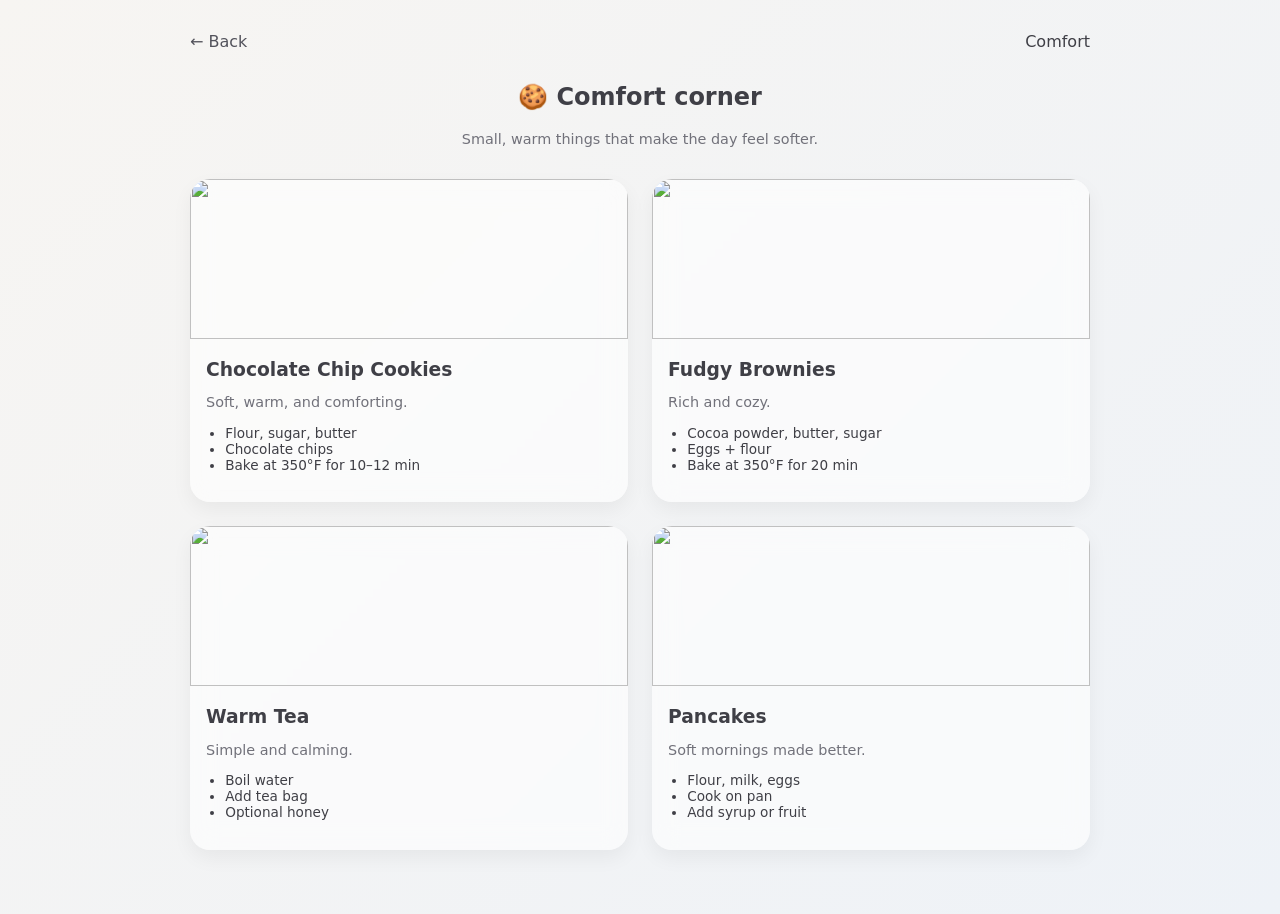
==== comfort.html @ f2c7fe56 "testing" ====
<!DOCTYPE html>
<html lang="en">
<head>
  <meta charset="UTF-8" />
  <title>Comfort | SoftSpace</title>
  <meta name="viewport" content="width=device-width, initial-scale=1" />

  <style>
    body {
      font-family: system-ui, -apple-system, sans-serif;
      background: linear-gradient(135deg, #f7f5f2, #eef2f7);
      color: #3f3f46;
      margin: 0;
    }

    .container {
      max-width: 900px;
      margin: 0 auto;
      padding: 2rem 1.5rem 4rem;
    }

    nav {
      display: flex;
      justify-content: space-between;
      margin-bottom: 2rem;
    }

    nav a {
      text-decoration: none;
      color: #52525b;
    }

    .hero {
      text-align: center;
      margin-bottom: 2rem;
    }

    .grid {
      display: grid;
      gap: 1.5rem;
    }

    @media (min-width: 768px) {
      .grid {
        grid-template-columns: repeat(2, 1fr);
      }
    }

    .card {
      background: rgba(255,255,255,0.6);
      backdrop-filter: blur(12px);
      border-radius: 20px;
      overflow: hidden;
      box-shadow: 0 8px 20px rgba(0,0,0,0.05);
      transition: 0.25s;
    }

    .card:hover {
      transform: translateY(-6px);
    }

    img {
      width: 100%;
      height: 160px;
      object-fit: cover;
    }

    .card-content {
      padding: 1rem;
    }

    h3 {
      margin: 0 0 0.5rem;
    }

    p {
      font-size: 0.9rem;
      color: #71717a;
    }

    ul {
      padding-left: 1.2rem;
      font-size: 0.85rem;
    }
  </style>
</head>

<body>
  <main class="container">

    <nav>
      <a href="index.html">← Back</a>
      <span>Comfort</span>
    </nav>

    <section class="hero">
      <h1>🍪 Comfort corner</h1>
      <p>Small, warm things that make the day feel softer.</p>
    </section>

    <div class="grid">

      <!-- COOKIES -->
      <div class="card">
        <img src="https://images.unsplash.com/photo-1600891964599-f61ba0e24092" />
        <div class="card-content">
          <h3>Chocolate Chip Cookies</h3>
          <p>Soft, warm, and comforting.</p>
          <ul>
            <li>Flour, sugar, butter</li>
            <li>Chocolate chips</li>
            <li>Bake at 350°F for 10–12 min</li>
          </ul>
        </div>
      </div>

      <!-- BROWNIES -->
      <div class="card">
        <img src="https://images.unsplash.com/photo-1606313564200-e75d5e30476c" />
        <div class="card-content">
          <h3>Fudgy Brownies</h3>
          <p>Rich and cozy.</p>
          <ul>
            <li>Cocoa powder, butter, sugar</li>
            <li>Eggs + flour</li>
            <li>Bake at 350°F for 20 min</li>
          </ul>
        </div>
      </div>

      <!-- TEA -->
      <div class="card">
        <img src="https://images.unsplash.com/photo-1509042239860-f550ce710b93" />
        <div class="card-content">
          <h3>Warm Tea</h3>
          <p>Simple and calming.</p>
          <ul>
            <li>Boil water</li>
            <li>Add tea bag</li>
            <li>Optional honey</li>
          </ul>
        </div>
      </div>

      <!-- PANCAKES -->
      <div class="card">
        <img src="https://images.unsplash.com/photo-1587735243615-c03f25aaff15" />
        <div class="card-content">
          <h3>Pancakes</h3>
          <p>Soft mornings made better.</p>
          <ul>
            <li>Flour, milk, eggs</li>
            <li>Cook on pan</li>
            <li>Add syrup or fruit</li>
          </ul>
        </div>
      </div>

    </div>

  </main>
</body>
</html>
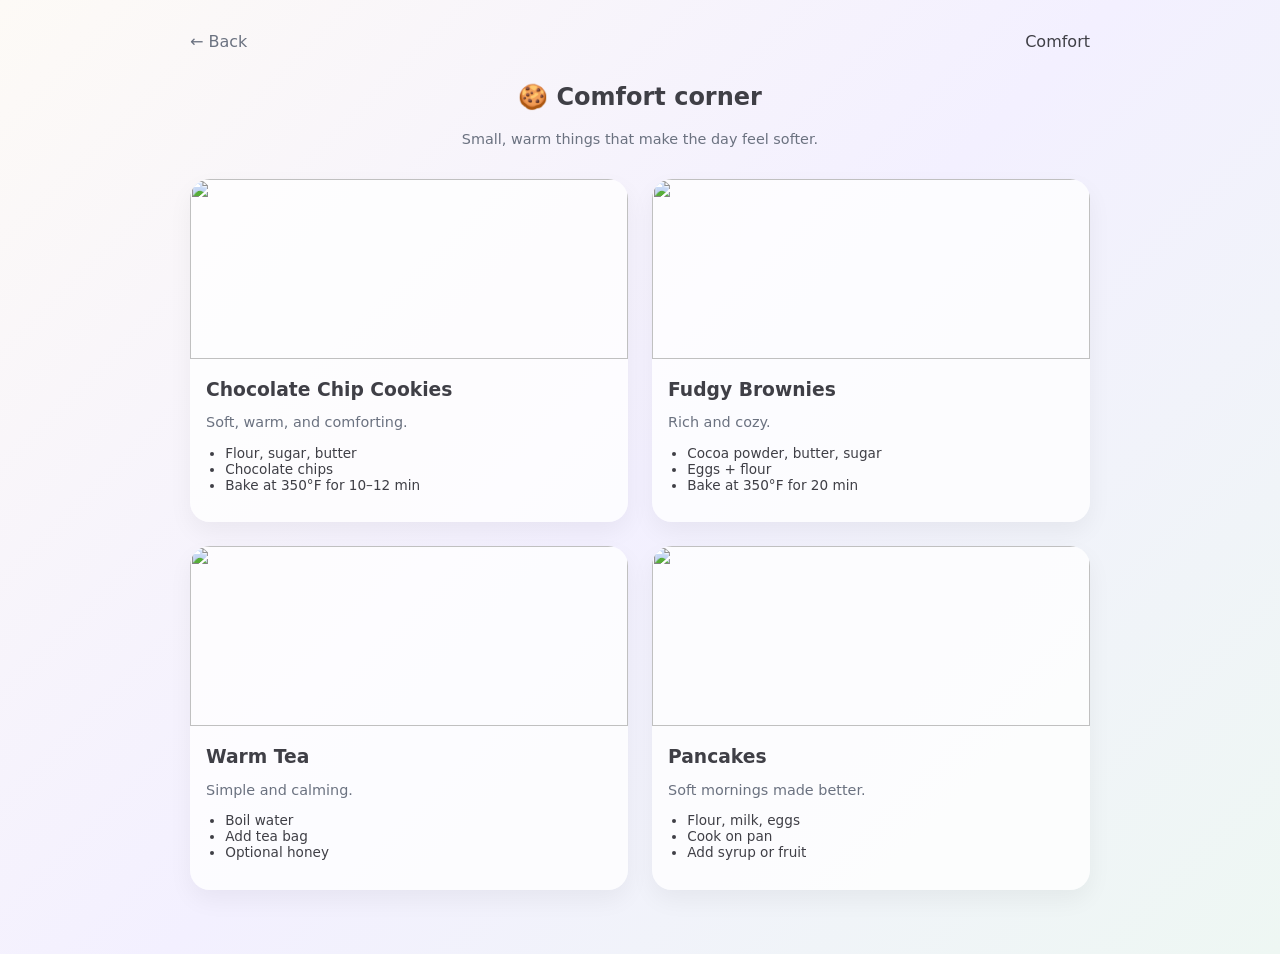
==== commit ab664404: "added comfort, meditation, music, and reflect" ====
--- a/comfort.html
+++ b/comfort.html
@@ -8,7 +8,7 @@
   <style>
     body {
       font-family: system-ui, -apple-system, sans-serif;
-      background: linear-gradient(135deg, #f7f5f2, #eef2f7);
+      background: linear-gradient(135deg, #fdfaf6, #f3f0ff, #eef7f3);
       color: #3f3f46;
       margin: 0;
     }
@@ -27,7 +27,7 @@
 
     nav a {
       text-decoration: none;
-      color: #52525b;
+      color: #6b7280;
     }
 
     .hero {
@@ -47,11 +47,10 @@
     }
 
     .card {
-      background: rgba(255,255,255,0.6);
-      backdrop-filter: blur(12px);
+      background: rgba(255,255,255,0.8);
       border-radius: 20px;
       overflow: hidden;
-      box-shadow: 0 8px 20px rgba(0,0,0,0.05);
+      box-shadow: 0 10px 25px rgba(0,0,0,0.05);
       transition: 0.25s;
     }
 
@@ -61,7 +60,7 @@
 
     img {
       width: 100%;
-      height: 160px;
+      height: 180px;
       object-fit: cover;
     }
 
@@ -74,8 +73,8 @@
     }
 
     p {
+      color: #6b7280;
       font-size: 0.9rem;
-      color: #71717a;
     }
 
     ul {
@@ -100,7 +99,7 @@
 
     <div class="grid">
 
-      <!-- COOKIES -->
+      <!-- COOKIES (UNCHANGED ✅) -->
       <div class="card">
         <img src="https://images.unsplash.com/photo-1600891964599-f61ba0e24092" />
         <div class="card-content">
@@ -142,9 +141,9 @@
         </div>
       </div>
 
-      <!-- PANCAKES -->
+      <!-- PANCAKES (FIXED ✅ REAL PANCAKES NOW) -->
       <div class="card">
-        <img src="https://images.unsplash.com/photo-1587735243615-c03f25aaff15" />
+        <img src="https://images.unsplash.com/photo-1528207776546-365bb710ee93" />
         <div class="card-content">
           <h3>Pancakes</h3>
           <p>Soft mornings made better.</p>
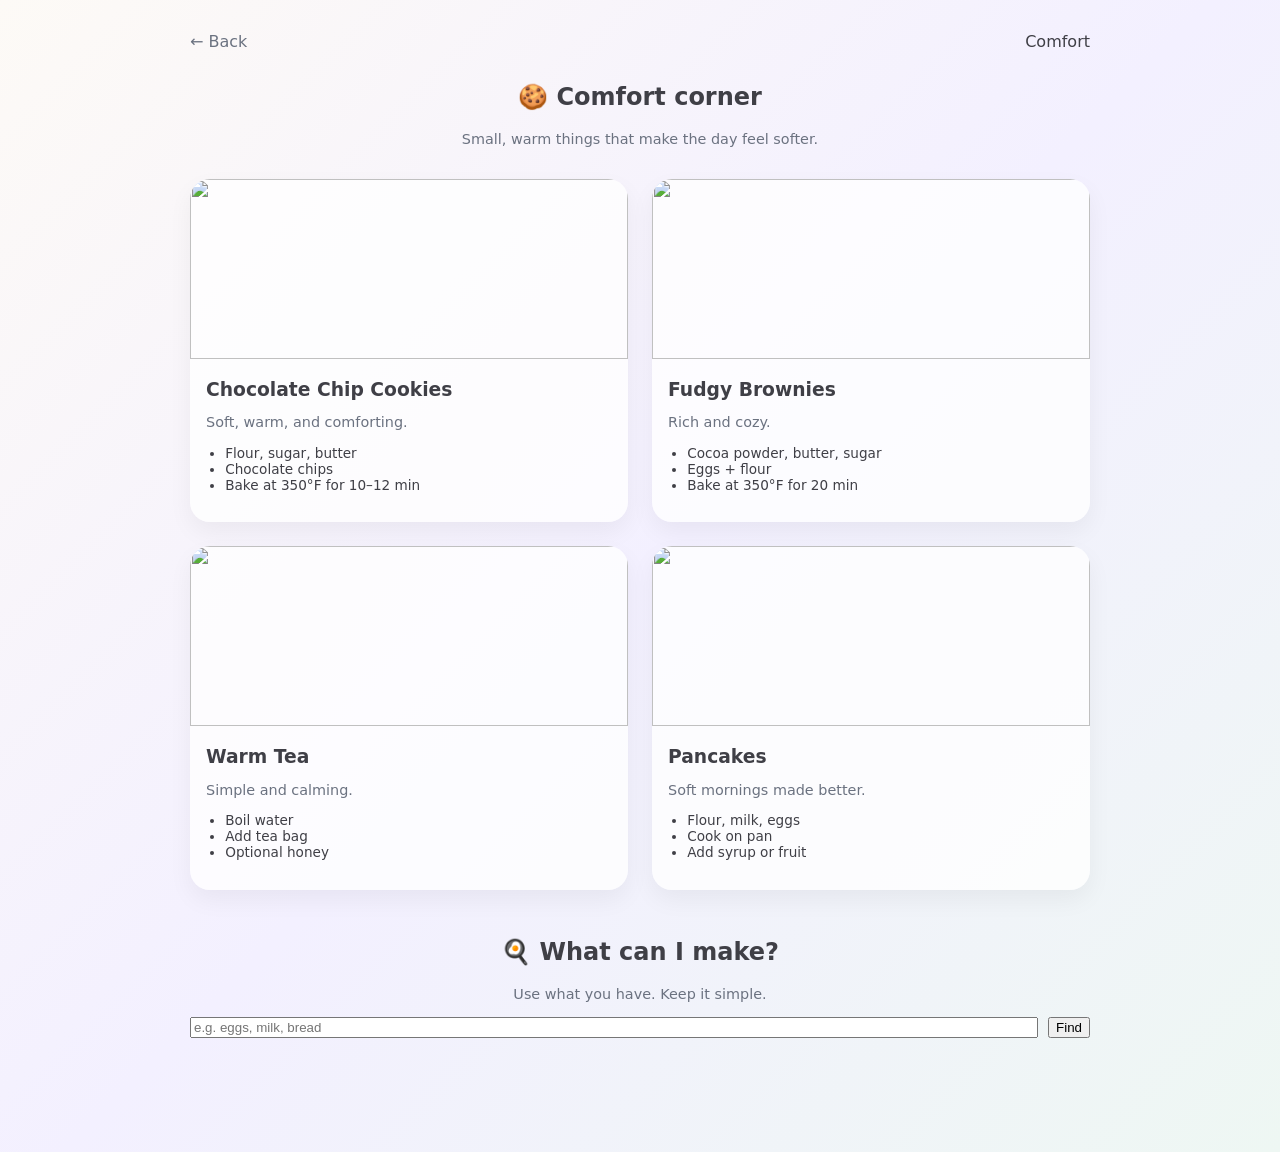
==== commit eebed821: "added recipes w/ ingrediants" ====
--- a/comfort.html
+++ b/comfort.html
@@ -4,6 +4,9 @@
   <meta charset="UTF-8" />
   <title>Comfort | SoftSpace</title>
   <meta name="viewport" content="width=device-width, initial-scale=1" />
+
+  <!-- ✅ ADD THIS -->
+  <link rel="stylesheet" href="styles.css" />
 
   <style>
     body {
@@ -81,6 +84,12 @@
       padding-left: 1.2rem;
       font-size: 0.85rem;
     }
+
+    /* ✨ NEW: Recipe Section spacing */
+    .recipe-section {
+      margin-top: 3rem;
+      text-align: center;
+    }
   </style>
 </head>
 
@@ -99,9 +108,8 @@
 
     <div class="grid">
 
-      <!-- COOKIES (UNCHANGED ✅) -->
       <div class="card">
-        <img src="https://images.unsplash.com/photo-1600891964599-f61ba0e24092" />
+        <img src="https://images.unsplash.com/photo-1679943366650-3cbab5ce5ff4" />
         <div class="card-content">
           <h3>Chocolate Chip Cookies</h3>
           <p>Soft, warm, and comforting.</p>
@@ -113,7 +121,6 @@
         </div>
       </div>
 
-      <!-- BROWNIES -->
       <div class="card">
         <img src="https://images.unsplash.com/photo-1606313564200-e75d5e30476c" />
         <div class="card-content">
@@ -127,7 +134,6 @@
         </div>
       </div>
 
-      <!-- TEA -->
       <div class="card">
         <img src="https://images.unsplash.com/photo-1509042239860-f550ce710b93" />
         <div class="card-content">
@@ -141,7 +147,6 @@
         </div>
       </div>
 
-      <!-- PANCAKES (FIXED ✅ REAL PANCAKES NOW) -->
       <div class="card">
         <img src="https://images.unsplash.com/photo-1528207776546-365bb710ee93" />
         <div class="card-content">
@@ -157,6 +162,27 @@
 
     </div>
 
+    <!-- ✅ NEW: RECIPE FINDER -->
+    <section class="recipe-section">
+      <h2>🍳 What can I make?</h2>
+      <p>Use what you have. Keep it simple.</p>
+
+      <div class="recipe-input">
+        <input 
+          type="text" 
+          id="ingredientsInput" 
+          placeholder="e.g. eggs, milk, bread"
+        />
+        <button onclick="findRecipes()">Find</button>
+      </div>
+
+      <div id="results" class="recipes-section"></div>
+    </section>
+
   </main>
+
+  <!-- ✅ ADD THIS -->
+  <script src="recipes.js"></script>
+
 </body>
 </html>
--- a/styles.css
+++ b/styles.css
@@ -0,0 +1,32 @@
+/* Recipes Section */
+.recipes-section {
+    margin-top: 50px;
+  }
+  
+  /* Input Row */
+  .recipe-input {
+    display: flex;
+    gap: 10px;
+    margin: 15px 0;
+  }
+  
+  .recipe-input input {
+    flex: 1;
+  }
+  
+  /* Recipe Cards */
+  .recipe-card {
+    background: #f3ede7;
+    padding: 15px;
+    border-radius: 12px;
+    margin-top: 10px;
+  }
+  
+  .recipe-card h3 {
+    margin-bottom: 5px;
+  }
+  
+  .recipe-card p {
+    font-size: 13px;
+    color: #666;
+  }
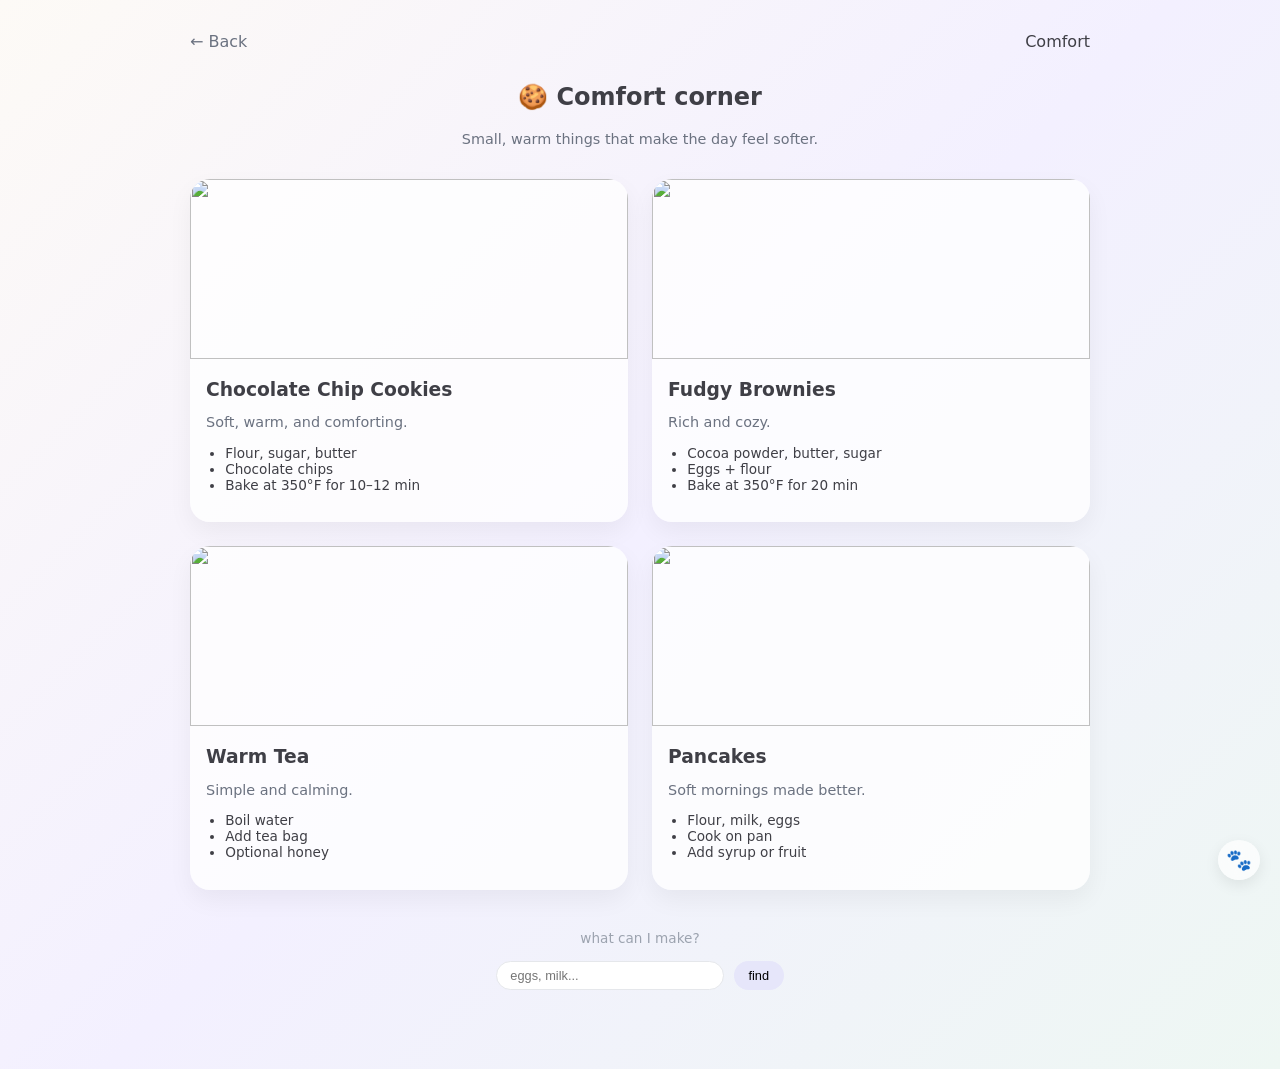
==== commit 5057c631: "addings pets" ====
--- a/comfort.html
+++ b/comfort.html
@@ -5,7 +5,6 @@
   <title>Comfort | SoftSpace</title>
   <meta name="viewport" content="width=device-width, initial-scale=1" />
 
-  <!-- ✅ ADD THIS -->
   <link rel="stylesheet" href="styles.css" />
 
   <style>
@@ -85,10 +84,35 @@
       font-size: 0.85rem;
     }
 
-    /* ✨ NEW: Recipe Section spacing */
+    /* subtle recipe section */
     .recipe-section {
-      margin-top: 3rem;
+      margin-top: 2.5rem;
       text-align: center;
+    }
+
+    /* 🐾 floating pet */
+    #petButton {
+      position: fixed;
+      bottom: 20px;
+      right: 20px;
+      font-size: 1.3rem;
+      background: rgba(255,255,255,0.7);
+      backdrop-filter: blur(10px);
+      border-radius: 50%;
+      padding: 0.5rem;
+      cursor: pointer;
+      box-shadow: 0 5px 15px rgba(0,0,0,0.08);
+      transition: 0.2s;
+    }
+
+    #petButton:hover {
+      transform: scale(1.1);
+    }
+
+    #petPopup {
+      position: fixed;
+      bottom: 65px;
+      right: 20px;
     }
   </style>
 </head>
@@ -135,7 +159,7 @@
       </div>
 
       <div class="card">
-        <img src="https://images.unsplash.com/photo-1509042239860-f550ce710b93" />
+        <img src="https://images.unsplash.com/photo-1571934811356-5cc061b6821f" />
         <div class="card-content">
           <h3>Warm Tea</h3>
           <p>Simple and calming.</p>
@@ -148,7 +172,7 @@
       </div>
 
       <div class="card">
-        <img src="https://images.unsplash.com/photo-1528207776546-365bb710ee93" />
+        <img src="https://plus.unsplash.com/premium_photo-1663854478296-dd00b6257021" />
         <div class="card-content">
           <h3>Pancakes</h3>
           <p>Soft mornings made better.</p>
@@ -162,27 +186,92 @@
 
     </div>
 
-    <!-- ✅ NEW: RECIPE FINDER -->
+    <!-- subtle recipe finder -->
     <section class="recipe-section">
-      <h2>🍳 What can I make?</h2>
-      <p>Use what you have. Keep it simple.</p>
-
-      <div class="recipe-input">
+      <p style="font-size:0.85rem; color:#9ca3af; margin-bottom:0.5rem;">
+        what can I make?
+      </p>
+
+      <div class="recipe-input" style="justify-content:center;">
         <input 
           type="text" 
           id="ingredientsInput" 
-          placeholder="e.g. eggs, milk, bread"
+          placeholder="eggs, milk..."
+          style="
+            max-width:200px;
+            border-radius:999px;
+            border:1px solid #e5e7eb;
+            padding:0.4rem 0.8rem;
+            font-size:0.8rem;
+          "
         />
-        <button onclick="findRecipes()">Find</button>
-      </div>
-
-      <div id="results" class="recipes-section"></div>
+        <button 
+          onclick="findRecipes()"
+          style="
+            border-radius:999px;
+            padding:0.4rem 0.9rem;
+            font-size:0.8rem;
+            background:#e6e6fa;
+            border:none;
+            cursor:pointer;
+          "
+        >
+          find
+        </button>
+      </div>
+
+      <div id="results" class="recipes-section" style="margin-top:0.8rem;"></div>
     </section>
 
   </main>
 
-  <!-- ✅ ADD THIS -->
+  <!-- 🐾 sneaky pet -->
+  <div id="petButton">🐾</div>
+  <div id="petPopup"></div>
+
   <script src="recipes.js"></script>
+
+  <script>
+    const petImages = [
+      "https://images.unsplash.com/photo-1518717758536-85ae29035b6d",
+      "https://images.unsplash.com/photo-1595433562696-93fdd4d0f7d1",
+      "https://images.unsplash.com/photo-1601758228041-f3b2795255f1",
+      "https://images.unsplash.com/photo-1574158622682-e40e69881006",
+      "https://images.unsplash.com/photo-1583337130417-3346a1be7dee",
+      "https://images.unsplash.com/photo-1598137260911-cd1f8c7b44d7",
+      "https://images.unsplash.com/photo-1543852786-1cf6624b9987"
+    ];
+    
+    document.getElementById("petButton").onclick = () => {
+      const popup = document.getElementById("petPopup");
+    
+      popup.innerHTML = "";
+    
+      const random = petImages[Math.floor(Math.random() * petImages.length)];
+    
+      popup.innerHTML = `
+        <img src="${random}?auto=format&fit=crop&w=400&q=80"
+          style="
+            border-radius:12px;
+            box-shadow:0 10px 20px rgba(0,0,0,0.1);
+            opacity:0;
+            transform:translateY(10px);
+            transition:0.3s;
+          "
+        />
+      `;
+    
+      const img = popup.querySelector("img");
+      setTimeout(() => {
+        img.style.opacity = "1";
+        img.style.transform = "translateY(0)";
+      }, 50);
+    
+      setTimeout(() => {
+        popup.innerHTML = "";
+      }, 5000);
+    };
+    </script>
 
 </body>
 </html>
